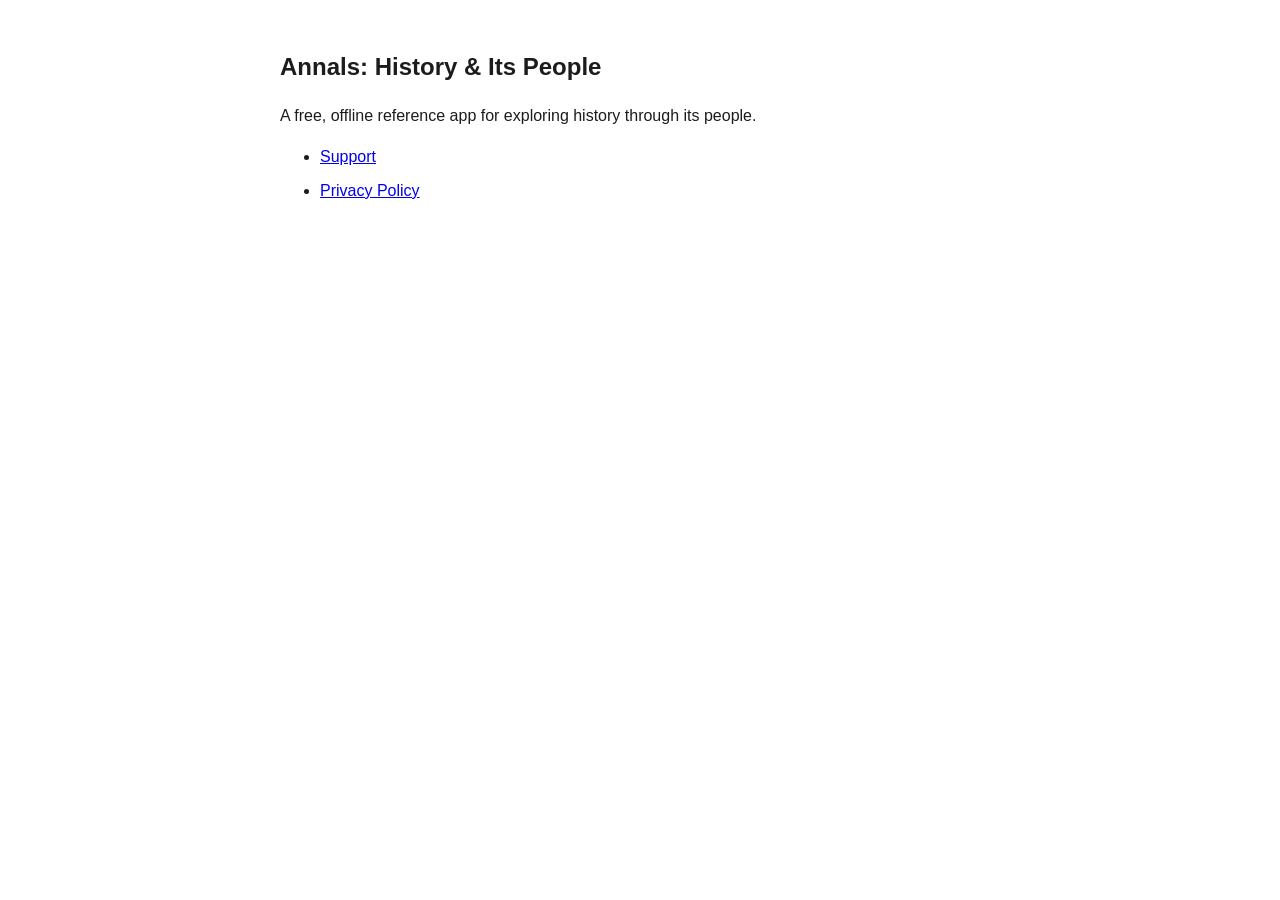
==== index.html @ e468fa33 "Initial pages: index, privacy policy, support for Annals App Store URLs" ====
<!DOCTYPE html>
<html lang="en">
<head>
<meta charset="UTF-8">
<meta name="viewport" content="width=device-width, initial-scale=1.0">
<title>Annals</title>
<style>
  body { font-family: -apple-system, BlinkMacSystemFont, "Segoe UI", Helvetica, Arial, sans-serif; max-width: 720px; margin: 0 auto; padding: 2rem 1.25rem; line-height: 1.6; color: #1c1c1e; }
  h1 { font-size: 1.5rem; }
  li { margin: 0.5rem 0; }
</style>
</head>
<body>
  <h1>Annals: History &amp; Its People</h1>
  <p>A free, offline reference app for exploring history through its people.</p>
  <ul>
    <li><a href="support.html">Support</a></li>
    <li><a href="privacy.html">Privacy Policy</a></li>
  </ul>
</body>
</html>
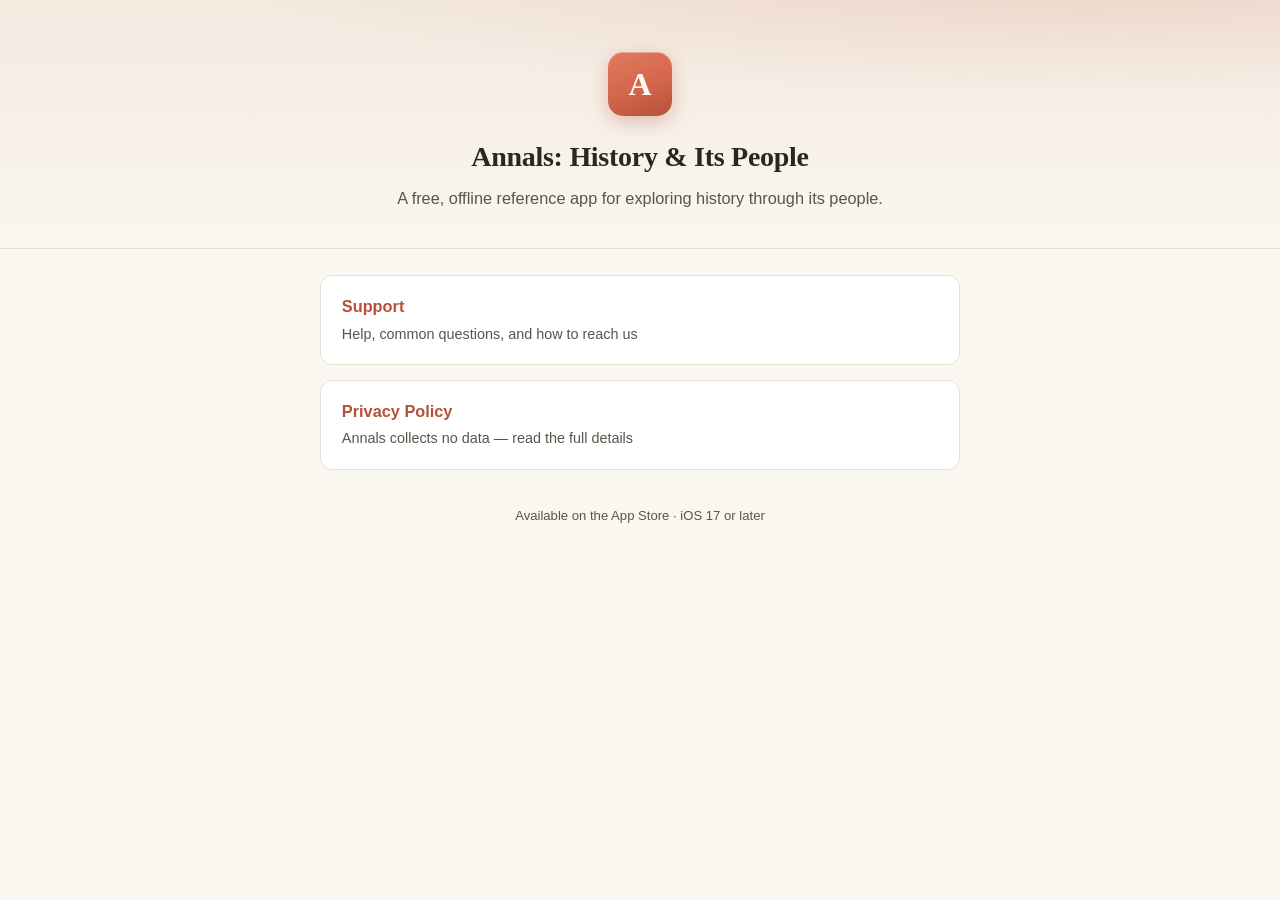
==== commit eaf2504e: "Redesign pages with clay & parchment theme matching the app brand" ====
--- a/index.html
+++ b/index.html
@@ -3,19 +3,29 @@
 <head>
 <meta charset="UTF-8">
 <meta name="viewport" content="width=device-width, initial-scale=1.0">
-<title>Annals</title>
-<style>
-  body { font-family: -apple-system, BlinkMacSystemFont, "Segoe UI", Helvetica, Arial, sans-serif; max-width: 720px; margin: 0 auto; padding: 2rem 1.25rem; line-height: 1.6; color: #1c1c1e; }
-  h1 { font-size: 1.5rem; }
-  li { margin: 0.5rem 0; }
-</style>
+<title>Annals: History &amp; Its People</title>
+<link rel="stylesheet" href="style.css">
 </head>
 <body>
-  <h1>Annals: History &amp; Its People</h1>
-  <p>A free, offline reference app for exploring history through its people.</p>
-  <ul>
-    <li><a href="support.html">Support</a></li>
-    <li><a href="privacy.html">Privacy Policy</a></li>
-  </ul>
+  <header class="hero">
+    <div class="mark">A</div>
+    <h1>Annals: History &amp; Its People</h1>
+    <p class="tagline">A free, offline reference app for exploring history through its people.</p>
+  </header>
+
+  <main class="wrap">
+    <div class="links">
+      <a href="support.html">
+        <div class="title">Support</div>
+        <div class="desc">Help, common questions, and how to reach us</div>
+      </a>
+      <a href="privacy.html">
+        <div class="title">Privacy Policy</div>
+        <div class="desc">Annals collects no data — read the full details</div>
+      </a>
+    </div>
+
+    <p class="footer">Available on the App Store · iOS 17 or later</p>
+  </main>
 </body>
 </html>
--- a/style.css
+++ b/style.css
@@ -0,0 +1,165 @@
+:root {
+  --clay: #D4664A;
+  --clay-dark: #B5503A;
+  --ink: #2B2622;
+  --ink-soft: #5C534B;
+  --parchment: #FAF6F0;
+  --card: #FFFFFF;
+  --hairline: #E8DFD4;
+}
+
+* { box-sizing: border-box; }
+
+body {
+  margin: 0;
+  font-family: -apple-system, BlinkMacSystemFont, "Segoe UI", "Helvetica Neue", Helvetica, Arial, sans-serif;
+  background: var(--parchment);
+  color: var(--ink);
+  line-height: 1.65;
+  -webkit-font-smoothing: antialiased;
+}
+
+.wrap {
+  max-width: 680px;
+  margin: 0 auto;
+  padding: 0 1.25rem 4rem;
+}
+
+/* --- hero --- */
+.hero {
+  background:
+    radial-gradient(ellipse 120% 90% at 85% -10%, rgba(212, 102, 74, 0.16), transparent 55%),
+    linear-gradient(180deg, #F3EAE0 0%, var(--parchment) 100%);
+  border-bottom: 1px solid var(--hairline);
+  padding: 3.25rem 1.25rem 2.25rem;
+  text-align: center;
+}
+
+.hero .mark {
+  display: inline-flex;
+  align-items: center;
+  justify-content: center;
+  width: 64px;
+  height: 64px;
+  border-radius: 15px;
+  background: linear-gradient(160deg, #E07B5F 0%, var(--clay) 55%, var(--clay-dark) 100%);
+  color: #FFF7F2;
+  font-family: Georgia, "Times New Roman", serif;
+  font-size: 2rem;
+  font-weight: 700;
+  box-shadow: 0 6px 18px rgba(181, 80, 58, 0.32), inset 0 1px 0 rgba(255, 255, 255, 0.35);
+  margin-bottom: 1.1rem;
+}
+
+.hero h1 {
+  margin: 0 0 0.35rem;
+  font-family: Georgia, "Times New Roman", serif;
+  font-size: 1.75rem;
+  font-weight: 700;
+  letter-spacing: -0.01em;
+}
+
+.hero .tagline {
+  margin: 0;
+  color: var(--ink-soft);
+  font-size: 1.02rem;
+}
+
+/* --- content card --- */
+.card {
+  background: var(--card);
+  border: 1px solid var(--hairline);
+  border-radius: 14px;
+  padding: 2rem 2.1rem;
+  margin-top: -1.1rem;
+  box-shadow: 0 10px 30px rgba(43, 38, 34, 0.06);
+}
+
+.meta {
+  color: var(--ink-soft);
+  font-size: 0.86rem;
+  letter-spacing: 0.02em;
+  margin: 0 0 1.4rem;
+  padding-bottom: 1.1rem;
+  border-bottom: 1px solid var(--hairline);
+}
+
+h2 {
+  font-family: Georgia, "Times New Roman", serif;
+  font-size: 1.16rem;
+  margin: 1.9rem 0 0.6rem;
+  color: var(--ink);
+}
+
+h2:first-of-type { margin-top: 0; }
+
+p { margin: 0.7rem 0; color: var(--ink); }
+
+a { color: var(--clay-dark); text-decoration: underline; text-underline-offset: 2px; }
+a:hover { color: var(--clay); }
+
+/* --- link cards (index) --- */
+.links { display: grid; gap: 0.9rem; margin-top: 1.6rem; }
+
+.links a {
+  display: block;
+  background: var(--card);
+  border: 1px solid var(--hairline);
+  border-radius: 12px;
+  padding: 1.1rem 1.3rem;
+  text-decoration: none;
+  color: var(--ink);
+  transition: border-color 0.15s, box-shadow 0.15s, transform 0.15s;
+}
+
+.links a:hover {
+  border-color: var(--clay);
+  box-shadow: 0 8px 22px rgba(181, 80, 58, 0.12);
+  transform: translateY(-1px);
+}
+
+.links .title { font-weight: 600; color: var(--clay-dark); font-size: 1.02rem; }
+.links .desc { color: var(--ink-soft); font-size: 0.9rem; margin-top: 0.15rem; }
+
+/* --- FAQ --- */
+.faq { margin: 1rem 0 0; }
+
+.faq dt {
+  font-weight: 650;
+  font-size: 0.97rem;
+  margin-top: 1.15rem;
+}
+
+.faq dd {
+  margin: 0.3rem 0 0;
+  color: var(--ink-soft);
+  font-size: 0.95rem;
+}
+
+.email-pill {
+  display: inline-block;
+  background: #FBEDE8;
+  border: 1px solid #F2D5CB;
+  color: var(--clay-dark);
+  border-radius: 999px;
+  padding: 0.2rem 0.85rem;
+  font-weight: 600;
+  text-decoration: none;
+}
+
+.email-pill:hover { background: #F8E2DA; color: var(--clay-dark); }
+
+.footer {
+  text-align: center;
+  color: var(--ink-soft);
+  font-size: 0.82rem;
+  margin-top: 2.2rem;
+}
+
+.footer a { color: var(--ink-soft); }
+
+@media (max-width: 540px) {
+  .hero { padding-top: 2.5rem; }
+  .hero h1 { font-size: 1.45rem; }
+  .card { padding: 1.5rem 1.3rem; border-radius: 12px; }
+}
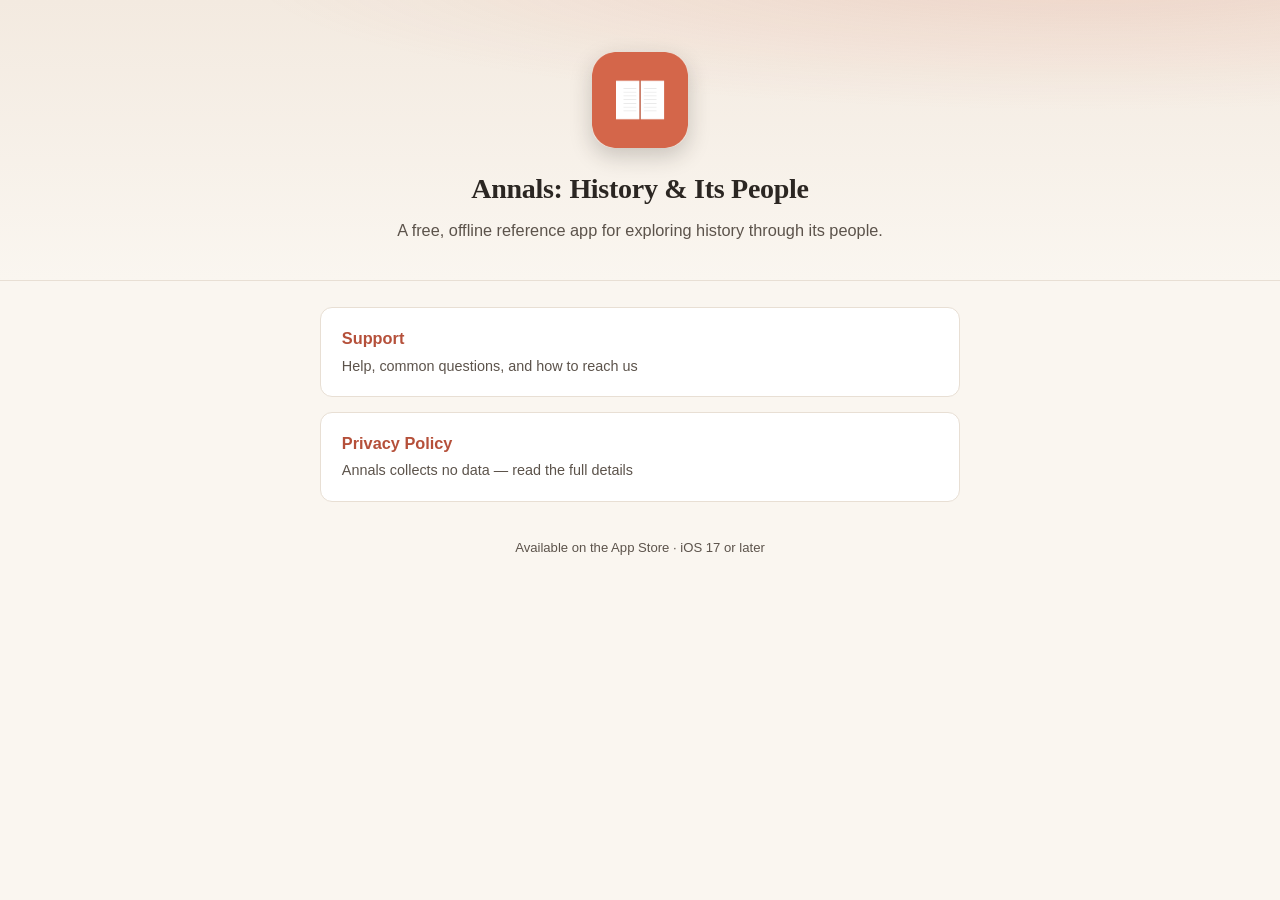
==== commit 64ebb0f9: "Use real app icon as hero mark and favicon" ====
--- a/index.html
+++ b/index.html
@@ -4,11 +4,12 @@
 <meta charset="UTF-8">
 <meta name="viewport" content="width=device-width, initial-scale=1.0">
 <title>Annals: History &amp; Its People</title>
+<link rel="icon" type="image/png" href="icon.png">
 <link rel="stylesheet" href="style.css">
 </head>
 <body>
   <header class="hero">
-    <div class="mark">A</div>
+    <img class="mark" src="icon.png" alt="Annals app icon" width="96" height="96">
     <h1>Annals: History &amp; Its People</h1>
     <p class="tagline">A free, offline reference app for exploring history through its people.</p>
   </header>
--- a/style.css
+++ b/style.css
@@ -36,19 +36,12 @@
 }
 
 .hero .mark {
-  display: inline-flex;
-  align-items: center;
-  justify-content: center;
-  width: 64px;
-  height: 64px;
-  border-radius: 15px;
-  background: linear-gradient(160deg, #E07B5F 0%, var(--clay) 55%, var(--clay-dark) 100%);
-  color: #FFF7F2;
-  font-family: Georgia, "Times New Roman", serif;
-  font-size: 2rem;
-  font-weight: 700;
-  box-shadow: 0 6px 18px rgba(181, 80, 58, 0.32), inset 0 1px 0 rgba(255, 255, 255, 0.35);
-  margin-bottom: 1.1rem;
+  display: block;
+  width: 96px;
+  height: 96px;
+  border-radius: 22px;
+  box-shadow: 0 8px 22px rgba(43, 38, 34, 0.22);
+  margin: 0 auto 1.1rem;
 }
 
 .hero h1 {
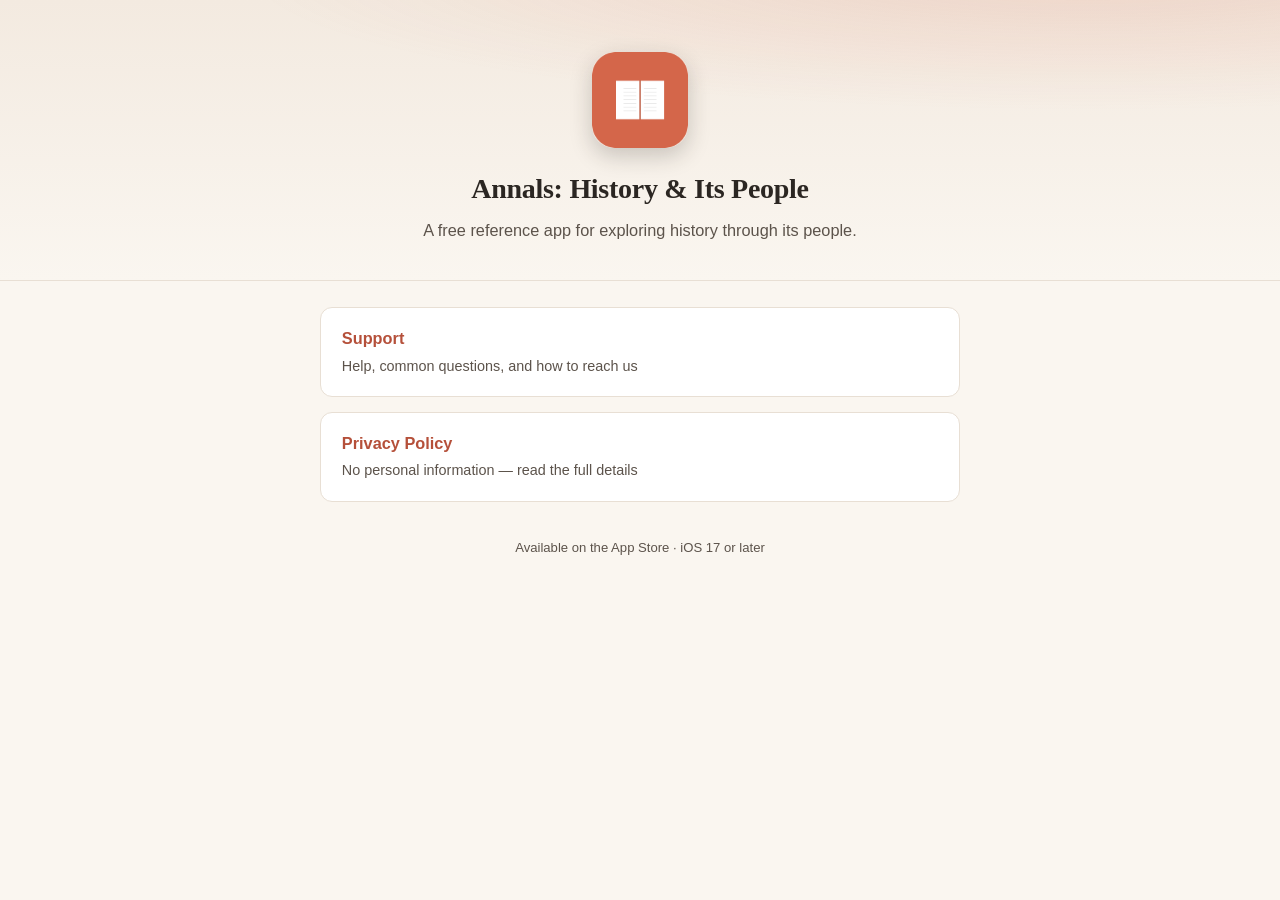
==== commit dd8780cf: "Align support and home pages with 1.1.0: online content, anonymous account" ====
--- a/index.html
+++ b/index.html
@@ -11,7 +11,7 @@
   <header class="hero">
     <img class="mark" src="icon.png" alt="Annals app icon" width="96" height="96">
     <h1>Annals: History &amp; Its People</h1>
-    <p class="tagline">A free, offline reference app for exploring history through its people.</p>
+    <p class="tagline">A free reference app for exploring history through its people.</p>
   </header>
 
   <main class="wrap">
@@ -22,7 +22,7 @@
       </a>
       <a href="privacy.html">
         <div class="title">Privacy Policy</div>
-        <div class="desc">Annals collects no data — read the full details</div>
+        <div class="desc">No personal information — read the full details</div>
       </a>
     </div>
 
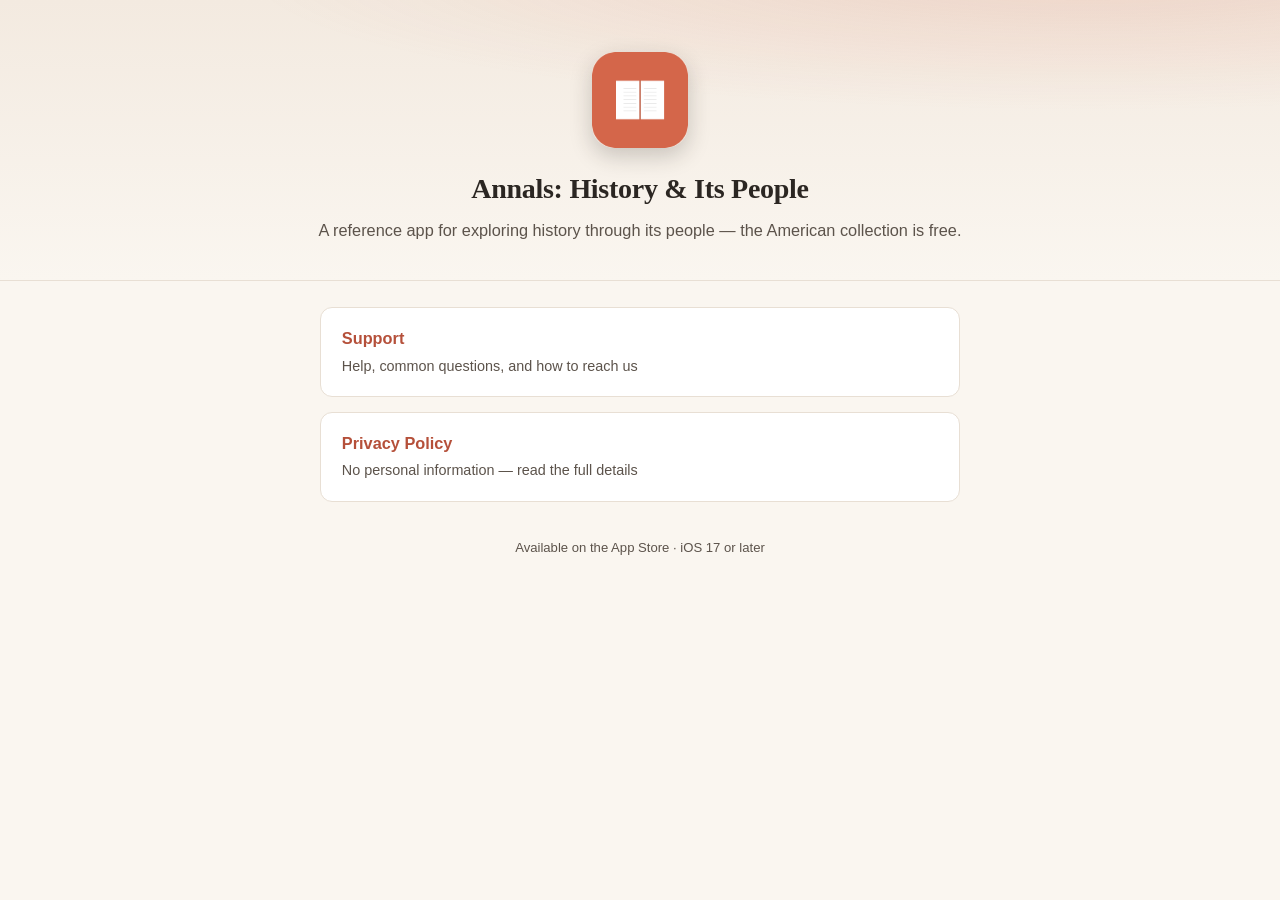
==== commit b4654388: "Align pages with 2.0.0: subscriptions, free US collection, restore FAQ Replace "free / no in-app pur" ====
--- a/index.html
+++ b/index.html
@@ -11,7 +11,7 @@
   <header class="hero">
     <img class="mark" src="icon.png" alt="Annals app icon" width="96" height="96">
     <h1>Annals: History &amp; Its People</h1>
-    <p class="tagline">A free reference app for exploring history through its people.</p>
+    <p class="tagline">A reference app for exploring history through its people — the American collection is free.</p>
   </header>
 
   <main class="wrap">
